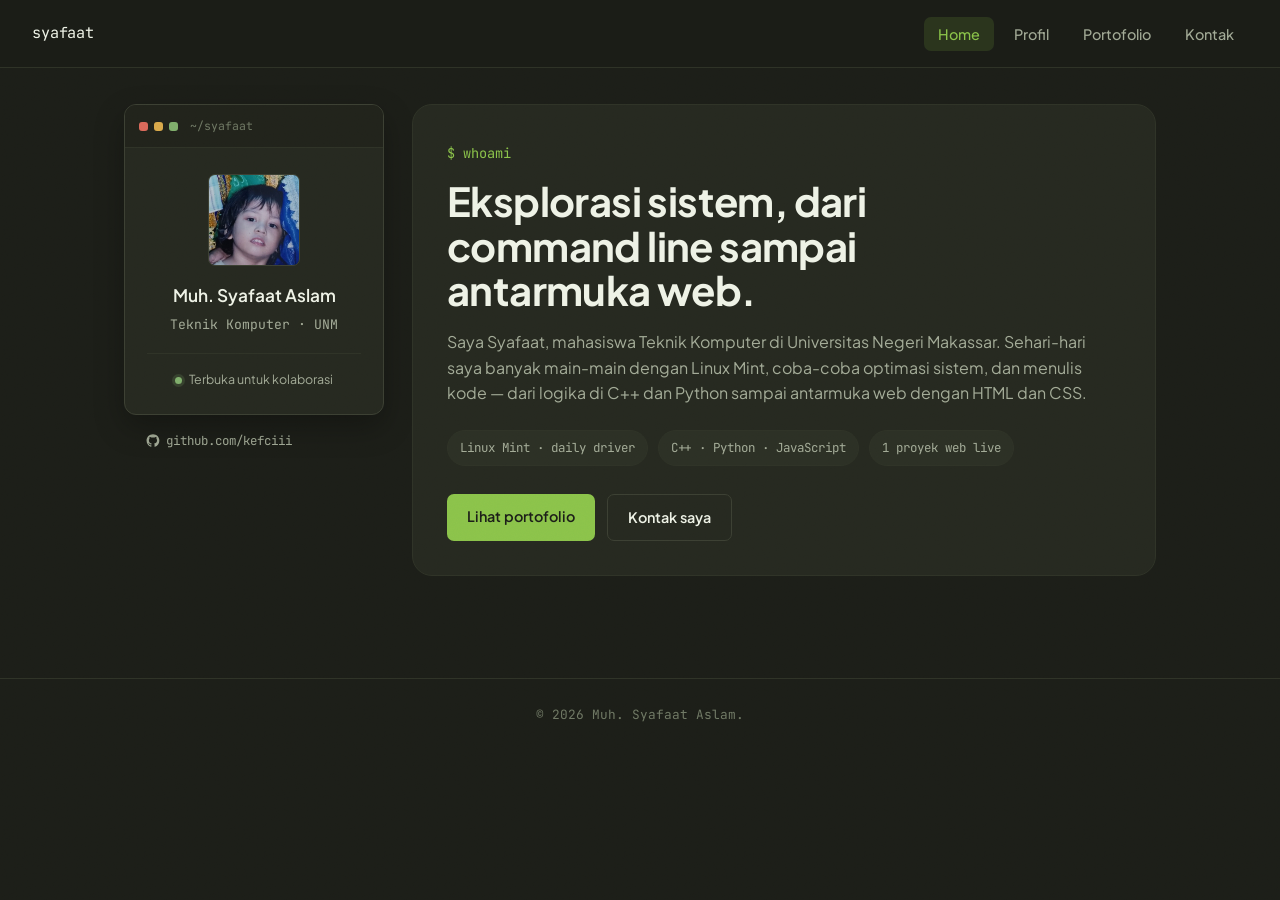
==== index.html @ 99794496 "portofolio" ====
<!DOCTYPE html>
<html lang="id">
<head>
    <meta charset="UTF-8">
    <meta name="viewport" content="width=device-width, initial-scale=1.0">
    <title>Muh. Syafaat Aslam — Teknik Komputer UNM</title>
    <meta name="description" content="Portofolio Muh. Syafaat Aslam, mahasiswa Teknik Komputer Universitas Negeri Makassar. Fokus di Linux, pemrograman, dan pengembangan web.">
    <meta property="og:title" content="Muh. Syafaat Aslam — Portofolio">
    <meta property="og:description" content="Mahasiswa Teknik Komputer UNM. Linux, pemrograman, dan pengembangan web.">
    <meta name="theme-color" content="#16140f">
    <link rel="icon" type="image/svg+xml" href="favicon.svg">
    <link rel="stylesheet" href="style.css" type="text/css">
</head>
<body>

    <a href="#rightcolumn" class="skip-link">Lewati ke konten utama</a>

    <nav id="menu">
        <a href="index.html" class="brand">syafaat<span>
        <ul class="nav-links">
            <li><a href="index.html" class="active">Home</a></li>
            <li><a href="profil.html">Profil</a></li>
            <li><a href="portofolio.html">Portofolio</a></li>
            <li><a href="kontak.html">Kontak</a></li>
        </ul>
    </nav>

    <div id="wrapper">
        <div id="leftcolumn">
            <aside class="profile-card">
                <div class="card-chrome">
                    <span class="dot red"></span>
                    <span class="dot yellow"></span>
                    <span class="dot green"></span>
                    <span class="chrome-label">~/syafaat</span>
                </div>
                <div class="profile-body">
                    <div class="avatar"><img src="foto_profil.jpg" alt="Foto Muh. Syafaat Aslam"></div>
                    <b>Muh. Syafaat Aslam</b>
                    <p class="infotext">Teknik Komputer · UNM</p>
                    <div class="status-row">
                        <span class="status-dot"></span>
                        <span>Terbuka untuk kolaborasi</span>
                    </div>
                </div>
            </aside>
            <a href="https://github.com/kefciii" target="_blank" class="sidebar-link" style="margin-left: 22px;">
                <svg viewBox="0 0 24 24" fill="currentColor" aria-hidden="true"><path d="M12 .5C5.73.5.98 5.24.98 11.52c0 4.84 3.14 8.94 7.49 10.39.55.1.75-.24.75-.53 0-.26-.01-1.13-.02-2.05-3.05.66-3.7-1.3-3.7-1.3-.5-1.27-1.22-1.6-1.22-1.6-.99-.68.08-.67.08-.67 1.1.08 1.68 1.13 1.68 1.13.98 1.67 2.56 1.19 3.19.91.1-.71.38-1.19.7-1.46-2.44-.28-5-1.22-5-5.43 0-1.2.43-2.18 1.13-2.94-.11-.28-.49-1.4.11-2.92 0 0 .92-.3 3.02 1.12a10.5 10.5 0 0 1 5.5 0c2.1-1.42 3.02-1.12 3.02-1.12.6 1.52.22 2.64.11 2.92.7.76 1.13 1.74 1.13 2.94 0 4.22-2.57 5.15-5.02 5.42.39.34.74 1 .74 2.03 0 1.47-.01 2.65-.01 3.01 0 .29.2.64.76.53 4.34-1.45 7.48-5.55 7.48-10.39C23.02 5.24 18.27.5 12 .5Z"/></svg>
                github.com/kefciii
            </a>
        </div>

        <main id="rightcolumn" tabindex="-1">
            <div class="content-section">
                <span class="eyebrow">$ whoami</span>
                <h1 class="headlines">Eksplorasi sistem, dari command line sampai antarmuka web.</h1>
                <p class="sublines">
                    Saya Syafaat, mahasiswa Teknik Komputer di Universitas Negeri Makassar. Sehari-hari saya banyak main-main dengan Linux Mint, coba-coba optimasi sistem, dan menulis kode — dari logika di C++ dan Python sampai antarmuka web dengan HTML dan CSS.
                </p>
                <div class="stat-row">
                    <span class="stat-chip">Linux Mint · daily driver</span>
                    <span class="stat-chip">C++ · Python · JavaScript</span>
                    <span class="stat-chip">1 proyek web live</span>
                </div>
                <div class="hero-actions">
                    <a href="portofolio.html" class="btn btn-primary">Lihat portofolio</a>
                    <a href="kontak.html" class="btn btn-ghost">Kontak saya</a>
                </div>
            </div>
        </main>
    </div>

    <div class="footer">
        © 2026 Muh. Syafaat Aslam.
    </div>

</body>
</html>
---- style.css ----
@import url('https://fonts.googleapis.com/css2?family=Plus+Jakarta+Sans:wght@400;500;600;700&family=JetBrains+Mono:wght@400;500;600&display=swap');

:root {
    --bg: #1c1e18;
    --bg-soft: #21231b;
    --card: #262920;
    --card-alt: #2c3025;
    --border: #3c4033;
    --border-soft: #2f3327;
    --text-main: #eef2e6;
    --text-muted: #a3ab97;
    --text-faint: #6f7864;
    --accent: #8bc34a;
    --accent-dim: #6ea23a;
    --accent-soft: rgba(139, 195, 74, 0.14);
    --accent-shadow: rgba(139, 195, 74, 0.24);
    --sans: 'Plus Jakarta Sans', sans-serif;
    --mono: 'JetBrains Mono', ui-monospace, monospace;
    --radius-lg: 20px;
    --radius-md: 12px;
    --radius-sm: 7px;
}

* {
    margin: 0;
    padding: 0;
    box-sizing: border-box;
}

html {
    scroll-behavior: smooth;
}

body {
    background-color: var(--bg);
    color: var(--text-main);
    font-family: var(--sans);
    line-height: 1.6;
    overflow-x: hidden;
    position: relative;
}

/* subtle grain overlay to break flat digital surfaces */
body::before {
    content: "";
    position: fixed;
    inset: 0;
    z-index: 3;
    pointer-events: none;
    opacity: 0.05;
    mix-blend-mode: overlay;
    background-image: url("data:image/svg+xml,%3Csvg xmlns='http://www.w3.org/2000/svg' width='120' height='120'%3E%3Cfilter id='n'%3E%3CfeTurbulence type='fractalNoise' baseFrequency='0.9' numOctaves='2' stitchTiles='stitch'/%3E%3C/filter%3E%3Crect width='100%25' height='100%25' filter='url(%23n)'/%3E%3C/svg%3E");
}

@keyframes fadeInUp {
    from { opacity: 0; transform: translateY(16px); }
    to { opacity: 1; transform: translateY(0); }
}

.content-section, .profile-card {
    animation: fadeInUp 0.5s ease-out both;
}

/* accessibility: skip link */
.skip-link {
    position: absolute;
    left: 12px;
    top: -60px;
    background: var(--accent);
    color: #1c1e18;
    font-family: var(--mono);
    font-size: 0.85rem;
    font-weight: 600;
    padding: 10px 16px;
    border-radius: var(--radius-sm);
    z-index: 2000;
    transition: top 0.2s ease;
}

.skip-link:focus {
    top: 12px;
}

:focus-visible {
    outline: 2px solid var(--accent);
    outline-offset: 3px;
    border-radius: 4px;
}

/* ---------- nav ---------- */

#menu {
    display: flex;
    justify-content: space-between;
    align-items: center;
    height: 68px;
    width: 100%;
    background: rgba(28, 30, 24, 0.82);
    backdrop-filter: blur(10px);
    position: fixed;
    top: 0;
    left: 0;
    z-index: 1000;
    border-bottom: 1px solid var(--border-soft);
    padding: 0 32px;
}

.brand {
    font-family: var(--mono);
    font-size: 0.95rem;
    color: var(--text-main);
    text-decoration: none;
    letter-spacing: -0.01em;
}

.brand:hover {
    text-decoration: none;
    color: var(--text-main);
}

.brand span {
    color: var(--accent);
}

#menu ul.nav-links {
    display: flex;
    align-items: center;
    gap: 6px;
    list-style: none;
}

#menu ul.nav-links li {
    list-style: none;
}

#menu ul.nav-links a {
    text-decoration: none;
    color: var(--text-muted);
    font-weight: 500;
    font-size: 0.9rem;
    padding: 8px 14px;
    border-radius: var(--radius-sm);
    transition: color 0.2s ease, background 0.2s ease;
}

#menu ul.nav-links a:hover {
    color: var(--text-main);
    background: var(--card-alt);
}

#menu ul.nav-links a.active {
    color: var(--accent);
    background: var(--accent-soft);
}

/* ---------- layout ---------- */

#wrapper {
    max-width: 1080px;
    margin: 0 auto 40px auto;
    padding: 104px 24px 40px;
    display: flex;
    align-items: flex-start;
    gap: 28px;
}

#leftcolumn {
    width: 260px;
    flex-shrink: 0;
    position: sticky;
    top: 96px;
}

.profile-card {
    background-color: var(--card);
    border: 1px solid var(--border);
    border-radius: var(--radius-md);
    overflow: hidden;
    box-shadow: 0 12px 30px rgba(0, 0, 0, 0.28);
}

.card-chrome {
    display: flex;
    align-items: center;
    gap: 6px;
    padding: 12px 14px;
    border-bottom: 1px solid var(--border-soft);
    background: var(--bg-soft);
}

.dot {
    width: 9px;
    height: 9px;
    border-radius: 3px;
    display: inline-block;
}

.dot.red { background: #d9695a; }
.dot.yellow { background: #d9a94a; }
.dot.green { background: #7fae6b; }

.chrome-label {
    margin-left: 6px;
    font-family: var(--mono);
    font-size: 0.72rem;
    color: var(--text-faint);
}

.profile-body {
    padding: 26px 22px 24px;
    text-align: center;
}

.avatar {
    width: 92px;
    height: 92px;
    border-radius: var(--radius-sm);
    background: linear-gradient(155deg, var(--accent-soft), transparent);
    border: 1px solid var(--border);
    color: var(--accent);
    font-family: var(--mono);
    font-weight: 600;
    font-size: 1.35rem;
    display: flex;
    align-items: center;
    justify-content: center;
    margin: 0 auto 16px;
    overflow: hidden;
}

.avatar img {
    width: 100%;
    height: 100%;
    object-fit: cover;
    object-position: 50% 50%;
    display: block;
}

.profile-body b {
    font-size: 1.08rem;
    color: var(--text-main);
    display: block;
    margin-bottom: 4px;
    font-weight: 600;
}

.infotext {
    font-size: 0.82rem;
    color: var(--text-muted);
    font-family: var(--mono);
}

.status-row {
    display: flex;
    align-items: center;
    justify-content: center;
    gap: 7px;
    margin-top: 18px;
    padding-top: 16px;
    border-top: 1px solid var(--border-soft);
    font-size: 0.78rem;
    color: var(--text-muted);
}

.status-dot {
    width: 7px;
    height: 7px;
    border-radius: 50%;
    background: #7fae6b;
    box-shadow: 0 0 0 3px rgba(127, 174, 107, 0.18);
}

.sidebar-link {
    display: inline-flex;
    align-items: center;
    gap: 6px;
    margin-top: 16px;
    font-family: var(--mono);
    font-size: 0.78rem;
    color: var(--text-muted);
    text-decoration: none;
    transition: color 0.2s ease;
}

.sidebar-link:hover {
    color: var(--accent);
    text-decoration: none;
}

.sidebar-link svg {
    width: 14px;
    height: 14px;
}

#rightcolumn {
    flex: 1;
    min-width: 0;
}

.content-section {
    background-color: var(--card);
    border: 1px solid var(--border-soft);
    border-radius: var(--radius-lg);
    padding: 34px;
    margin-bottom: 22px;
}

/* ---------- hero ---------- */

.eyebrow {
    font-family: var(--mono);
    font-size: 0.85rem;
    color: var(--accent);
    margin-bottom: 14px;
    display: inline-block;
}

.headlines {
    font-size: clamp(1.7rem, 3.6vw, 2.5rem);
    line-height: 1.12;
    letter-spacing: -0.015em;
    margin-bottom: 16px;
    color: var(--text-main);
    text-wrap: balance;
    font-weight: 700;
    max-width: 22ch;
}

.sublines {
    color: var(--text-muted);
    font-size: 1rem;
    max-width: 58ch;
}

.stat-row {
    display: flex;
    flex-wrap: wrap;
    gap: 10px;
    margin-top: 24px;
}

.stat-chip {
    font-family: var(--mono);
    font-size: 0.78rem;
    color: var(--text-muted);
    background: var(--card-alt);
    border: 1px solid var(--border-soft);
    padding: 7px 12px;
    border-radius: 999px;
}

.hero-actions {
    display: flex;
    gap: 12px;
    margin-top: 28px;
    flex-wrap: wrap;
}

.btn {
    font-family: var(--sans);
    font-weight: 600;
    font-size: 0.9rem;
    padding: 11px 20px;
    border-radius: var(--radius-sm);
    text-decoration: none;
    display: inline-block;
    transition: transform 0.15s ease, background 0.2s ease, border-color 0.2s ease;
}

.btn-primary {
    background: var(--accent);
    color: #1c1e18;
}

.btn-primary:hover {
    background: #a3d968;
    transform: translateY(-1px);
}

.btn-primary:active {
    transform: translateY(0) scale(0.98);
}

.btn-ghost {
    border: 1px solid var(--border);
    color: var(--text-main);
}

.btn-ghost:hover {
    border-color: var(--accent);
    color: var(--accent);
}

/* ---------- text sections ---------- */

h2 {
    color: var(--text-main);
    font-weight: 600;
    font-size: 1.3rem;
    margin-bottom: 4px;
}

.section-kicker {
    font-family: var(--mono);
    font-size: 0.75rem;
    color: var(--text-faint);
    text-transform: lowercase;
    margin-bottom: 6px;
    display: block;
}

p { color: var(--text-muted); font-size: 1rem; }

.transparent-box {
    background: var(--bg-soft);
    border: 1px solid var(--border-soft);
    padding: 22px;
    border-radius: var(--radius-md);
    margin-top: 16px;
}

/* ---------- skills list (asymmetric, replaces 3-equal-card grid) ---------- */

.skill-list {
    margin-top: 20px;
    display: flex;
    flex-direction: column;
}

.skill-row {
    display: grid;
    grid-template-columns: 56px 1fr;
    gap: 18px;
    padding: 20px 0;
    border-top: 1px solid var(--border-soft);
    transition: padding-left 0.2s ease;
}

.skill-row:first-child { border-top: none; }

.skill-row:hover { padding-left: 6px; }

.skill-num {
    font-family: var(--mono);
    color: var(--border);
    font-size: 1.3rem;
    font-weight: 600;
    transition: color 0.2s ease;
}

.skill-row:hover .skill-num { color: var(--accent); }

.skill-row h3 {
    font-size: 1.02rem;
    color: var(--text-main);
    font-weight: 600;
    margin-bottom: 6px;
}

.skill-row p {
    font-size: 0.92rem;
    max-width: 54ch;
}

.skill-tags {
    margin-top: 10px;
    font-family: var(--mono);
    font-size: 0.72rem;
    color: var(--accent-dim);
}

/* ---------- project / browser-window mockup ---------- */

.project-window {
    border: 1px solid var(--border);
    border-radius: var(--radius-md);
    overflow: hidden;
    margin-top: 16px;
    transition: transform 0.25s ease, box-shadow 0.25s ease, border-color 0.25s ease;
}

.project-window:hover {
    transform: translateY(-4px);
    border-color: var(--accent-dim);
    box-shadow: 0 16px 34px var(--accent-shadow);
}

.window-bar {
    display: flex;
    align-items: center;
    gap: 8px;
    padding: 10px 14px;
    background: var(--bg-soft);
    border-bottom: 1px solid var(--border-soft);
}

.url-pill {
    margin-left: 10px;
    flex: 1;
    min-width: 0;
    font-family: var(--mono);
    font-size: 0.72rem;
    color: var(--text-faint);
    background: var(--card);
    border: 1px solid var(--border-soft);
    border-radius: 999px;
    padding: 4px 12px;
    overflow: hidden;
    text-overflow: ellipsis;
    white-space: nowrap;
}

.window-preview {
    height: 150px;
    background:
        radial-gradient(circle at 15% 20%, var(--accent-shadow), transparent 45%),
        radial-gradient(circle at 85% 80%, rgba(226,166,64,0.1), transparent 50%),
        repeating-linear-gradient(135deg, var(--card-alt) 0 2px, var(--bg-soft) 2px 26px);
}

.window-body {
    padding: 24px;
    background: var(--card);
}

.window-body h3 {
    font-size: 1.15rem;
    color: var(--text-main);
    margin-bottom: 8px;
}

.tech-line {
    font-family: var(--mono);
    font-size: 0.75rem;
    color: var(--accent-dim);
    margin: 12px 0 4px;
    display: block;
}

.window-link {
    display: inline-flex;
    align-items: center;
    gap: 6px;
    margin-top: 14px;
    font-weight: 600;
    font-size: 0.9rem;
}

.more-note {
    margin-top: 18px;
    padding: 16px 20px;
    border: 1px dashed var(--border);
    border-radius: var(--radius-md);
    font-family: var(--mono);
    font-size: 0.8rem;
    color: var(--text-faint);
}

/* ---------- contact card ---------- */

.contact-card {
    display: flex;
    align-items: center;
    gap: 16px;
    margin-top: 18px;
    padding: 20px;
    background: var(--bg-soft);
    border: 1px solid var(--border-soft);
    border-radius: var(--radius-md);
    text-decoration: none;
    transition: border-color 0.2s ease, transform 0.2s ease;
}

.contact-card:hover {
    border-color: var(--accent-dim);
    transform: translateY(-2px);
    text-decoration: none;
}

.contact-icon {
    width: 42px;
    height: 42px;
    border-radius: var(--radius-sm);
    background: var(--card-alt);
    display: flex;
    align-items: center;
    justify-content: center;
    flex-shrink: 0;
    color: var(--accent);
}

.contact-icon svg { width: 20px; height: 20px; }

.contact-meta span {
    display: block;
}

.contact-label {
    font-size: 0.75rem;
    color: var(--text-faint);
    font-family: var(--mono);
}

.contact-value {
    color: var(--text-main);
    font-weight: 600;
    margin-top: 2px;
}

a {
    color: var(--accent);
    text-decoration: none;
    transition: color 0.2s ease;
}

a:hover {
    color: #a3d968;
    text-decoration: underline;
}

.footer {
    text-align: center;
    padding: 26px;
    color: var(--text-faint);
    font-size: 0.8rem;
    font-family: var(--mono);
    border-top: 1px solid var(--border-soft);
    margin-top: 10px;
}

/* ---------- responsive ---------- */

@media (max-width: 820px) {
    #wrapper {
        flex-direction: column;
        align-items: stretch;
        padding-top: 92px;
    }

    #leftcolumn {
        position: static;
        width: 100%;
    }

    .profile-body {
        text-align: left;
        display: grid;
        grid-template-columns: auto 1fr;
        column-gap: 16px;
        row-gap: 2px;
        grid-template-areas:
            "avatar name"
            "avatar sub"
            "status status";
    }
    .avatar { margin: 0; grid-area: avatar; align-self: start; }
    .profile-body b { grid-area: name; }
    .infotext { grid-area: sub; }
    .status-row {
        grid-area: status;
        justify-content: flex-start;
        margin-top: 14px;
    }
    .sidebar-link { justify-content: flex-start; }

    #menu { padding: 0 18px; }
    #menu ul.nav-links { gap: 2px; }
    #menu ul.nav-links a { padding: 8px 10px; font-size: 0.84rem; }

    .content-section { padding: 24px; }
}

@media (prefers-reduced-motion: reduce) {
    html { scroll-behavior: auto; }
    *, *::before, *::after {
        animation-duration: 0.001ms !important;
        transition-duration: 0.001ms !important;
    }
}
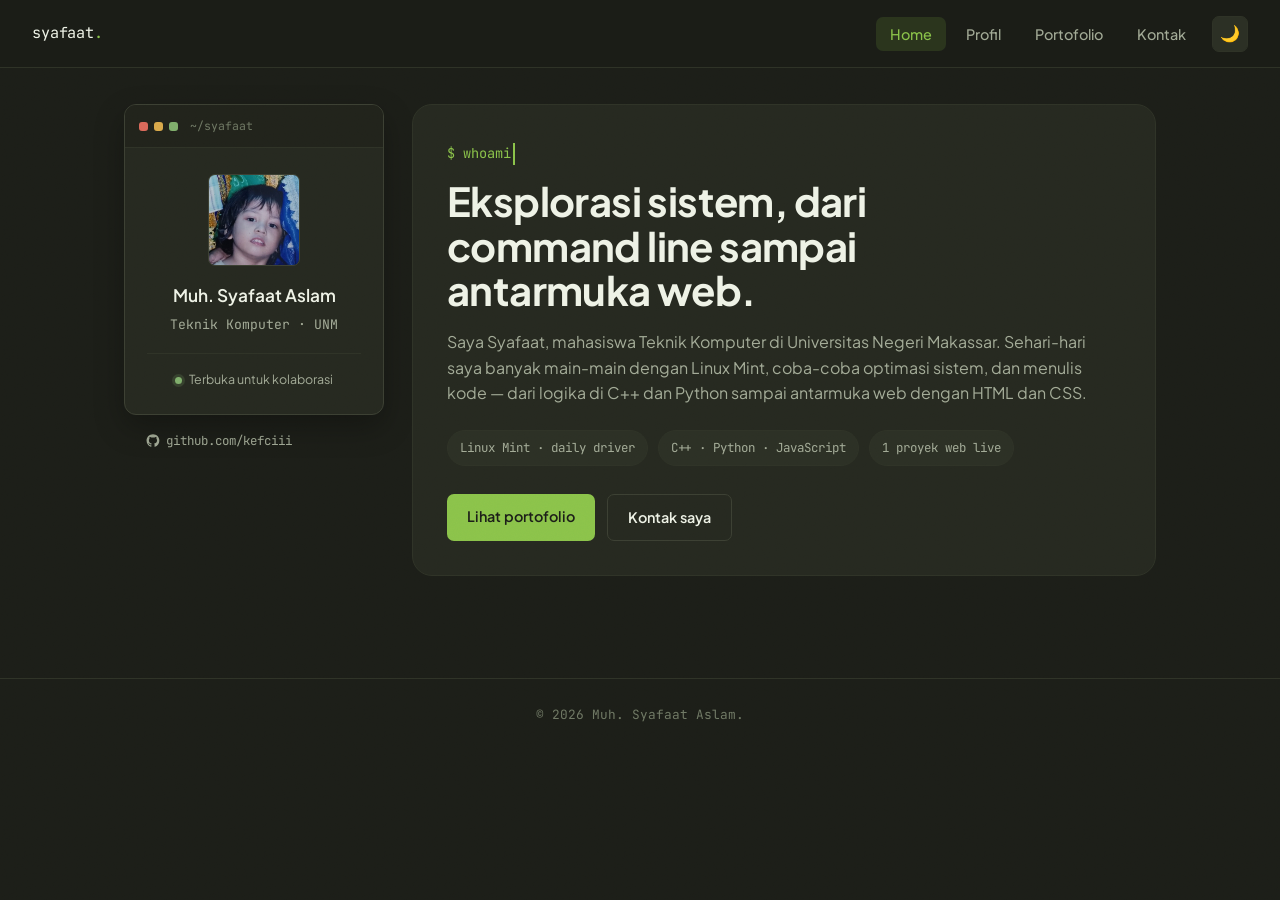
==== commit 6027db2a: "Menambahkan dark mode" ====
--- a/index.html
+++ b/index.html
@@ -8,7 +8,6 @@
     <meta property="og:title" content="Muh. Syafaat Aslam — Portofolio">
     <meta property="og:description" content="Mahasiswa Teknik Komputer UNM. Linux, pemrograman, dan pengembangan web.">
     <meta name="theme-color" content="#16140f">
-    <link rel="icon" type="image/svg+xml" href="favicon.svg">
     <link rel="stylesheet" href="style.css" type="text/css">
 </head>
 <body>
@@ -16,13 +15,16 @@
     <a href="#rightcolumn" class="skip-link">Lewati ke konten utama</a>
 
     <nav id="menu">
-        <a href="index.html" class="brand">syafaat<span>
+        <a href="index.html" class="brand">syafaat<span>.</span></a>
+        <div class="nav-right">
         <ul class="nav-links">
-            <li><a href="index.html" class="active">Home</a></li>
+            <li><a href="index.html">Home</a></li>
             <li><a href="profil.html">Profil</a></li>
             <li><a href="portofolio.html">Portofolio</a></li>
             <li><a href="kontak.html">Kontak</a></li>
         </ul>
+        <button id="theme-toggle" class="theme-toggle-btn" type="button" aria-label="Ganti tema">🌙</button>
+        </div>
     </nav>
 
     <div id="wrapper">
@@ -44,7 +46,7 @@
                     </div>
                 </div>
             </aside>
-            <a href="https://github.com/kefciii" target="_blank" class="sidebar-link" style="margin-left: 22px;">
+            <a href="https://github.com/kefciii" target="_blank" rel="noopener noreferrer" class="sidebar-link" style="margin-left: 22px;">
                 <svg viewBox="0 0 24 24" fill="currentColor" aria-hidden="true"><path d="M12 .5C5.73.5.98 5.24.98 11.52c0 4.84 3.14 8.94 7.49 10.39.55.1.75-.24.75-.53 0-.26-.01-1.13-.02-2.05-3.05.66-3.7-1.3-3.7-1.3-.5-1.27-1.22-1.6-1.22-1.6-.99-.68.08-.67.08-.67 1.1.08 1.68 1.13 1.68 1.13.98 1.67 2.56 1.19 3.19.91.1-.71.38-1.19.7-1.46-2.44-.28-5-1.22-5-5.43 0-1.2.43-2.18 1.13-2.94-.11-.28-.49-1.4.11-2.92 0 0 .92-.3 3.02 1.12a10.5 10.5 0 0 1 5.5 0c2.1-1.42 3.02-1.12 3.02-1.12.6 1.52.22 2.64.11 2.92.7.76 1.13 1.74 1.13 2.94 0 4.22-2.57 5.15-5.02 5.42.39.34.74 1 .74 2.03 0 1.47-.01 2.65-.01 3.01 0 .29.2.64.76.53 4.34-1.45 7.48-5.55 7.48-10.39C23.02 5.24 18.27.5 12 .5Z"/></svg>
                 github.com/kefciii
             </a>
@@ -52,7 +54,7 @@
 
         <main id="rightcolumn" tabindex="-1">
             <div class="content-section">
-                <span class="eyebrow">$ whoami</span>
+                <span class="eyebrow" data-typing>$ whoami</span>
                 <h1 class="headlines">Eksplorasi sistem, dari command line sampai antarmuka web.</h1>
                 <p class="sublines">
                     Saya Syafaat, mahasiswa Teknik Komputer di Universitas Negeri Makassar. Sehari-hari saya banyak main-main dengan Linux Mint, coba-coba optimasi sistem, dan menulis kode — dari logika di C++ dan Python sampai antarmuka web dengan HTML dan CSS.
@@ -74,5 +76,6 @@
         © 2026 Muh. Syafaat Aslam.
     </div>
 
+    <script src="script.js" defer></script>
 </body>
-</html>
+</html>
--- a/style.css
+++ b/style.css
@@ -19,6 +19,26 @@
     --radius-lg: 20px;
     --radius-md: 12px;
     --radius-sm: 7px;
+
+    color-scheme: dark;
+    transition: background-color 0.25s ease, color 0.25s ease, border-color 0.25s ease;
+}
+
+:root[data-theme="light"] {
+    color-scheme: light;
+    --bg: #f5f6f1;
+    --bg-soft: #eceee6;
+    --card: #ffffff;
+    --card-alt: #eef0e8;
+    --border: #d8dccd;
+    --border-soft: #e4e7dc;
+    --text-main: #1c1e18;
+    --text-muted: #52584a;
+    --text-faint: #838c74;
+    --accent: #5c9a2c;
+    --accent-dim: #4a7d23;
+    --accent-soft: rgba(92, 154, 44, 0.12);
+    --accent-shadow: rgba(92, 154, 44, 0.18);
 }
 
 * {
@@ -40,7 +60,6 @@
     position: relative;
 }
 
-/* subtle grain overlay to break flat digital surfaces */
 body::before {
     content: "";
     position: fixed;
@@ -61,7 +80,6 @@
     animation: fadeInUp 0.5s ease-out both;
 }
 
-/* accessibility: skip link */
 .skip-link {
     position: absolute;
     left: 12px;
@@ -86,8 +104,6 @@
     outline-offset: 3px;
     border-radius: 4px;
 }
-
-/* ---------- nav ---------- */
 
 #menu {
     display: flex;
@@ -153,7 +169,32 @@
     background: var(--accent-soft);
 }
 
-/* ---------- layout ---------- */
+.nav-right {
+    display: flex;
+    align-items: center;
+    gap: 12px;
+}
+
+.theme-toggle-btn {
+    width: 36px;
+    height: 36px;
+    display: flex;
+    align-items: center;
+    justify-content: center;
+    background: var(--card-alt);
+    border: 1px solid var(--border-soft);
+    border-radius: var(--radius-sm);
+    cursor: pointer;
+    font-size: 1rem;
+    line-height: 1;
+    color: var(--text-main);
+    transition: border-color 0.2s ease, transform 0.15s ease;
+}
+
+.theme-toggle-btn:hover {
+    border-color: var(--accent-dim);
+    transform: translateY(-1px);
+}
 
 #wrapper {
     max-width: 1080px;
@@ -305,8 +346,6 @@
     margin-bottom: 22px;
 }
 
-/* ---------- hero ---------- */
-
 .eyebrow {
     font-family: var(--mono);
     font-size: 0.85rem;
@@ -391,8 +430,6 @@
     color: var(--accent);
 }
 
-/* ---------- text sections ---------- */
-
 h2 {
     color: var(--text-main);
     font-weight: 600;
@@ -418,8 +455,6 @@
     border-radius: var(--radius-md);
     margin-top: 16px;
 }
-
-/* ---------- skills list (asymmetric, replaces 3-equal-card grid) ---------- */
 
 .skill-list {
     margin-top: 20px;
@@ -468,8 +503,6 @@
     font-size: 0.72rem;
     color: var(--accent-dim);
 }
-
-/* ---------- project / browser-window mockup ---------- */
 
 .project-window {
     border: 1px solid var(--border);
@@ -556,8 +589,6 @@
     color: var(--text-faint);
 }
 
-/* ---------- contact card ---------- */
-
 .contact-card {
     display: flex;
     align-items: center;
@@ -627,8 +658,6 @@
     border-top: 1px solid var(--border-soft);
     margin-top: 10px;
 }
-
-/* ---------- responsive ---------- */
 
 @media (max-width: 820px) {
     #wrapper {
@@ -670,6 +699,17 @@
     .content-section { padding: 24px; }
 }
 
+.reveal-init {
+    opacity: 0;
+    transform: translateY(24px);
+    transition: opacity 0.6s ease, transform 0.6s ease;
+}
+
+.reveal-visible {
+    opacity: 1;
+    transform: translateY(0);
+}
+
 @media (prefers-reduced-motion: reduce) {
     html { scroll-behavior: auto; }
     *, *::before, *::after {
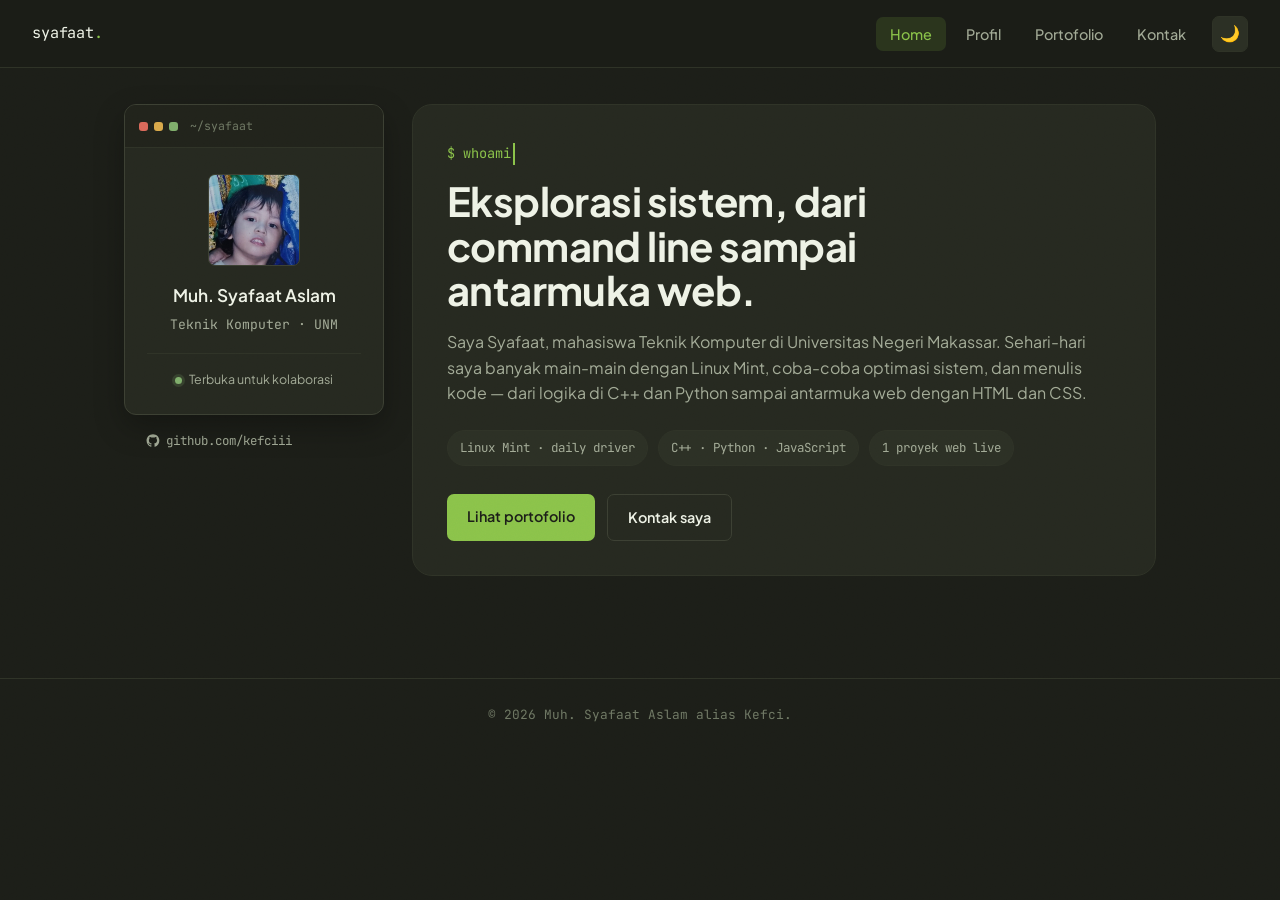
==== commit 717a7a03: "ubah footer" ====
--- a/index.html
+++ b/index.html
@@ -73,8 +73,9 @@
     </div>
 
     <div class="footer">
-        © 2026 Muh. Syafaat Aslam.
+    © 2026 Muh. Syafaat Aslam alias Kefci.
     </div>
+
 
     <script src="script.js" defer></script>
 </body>
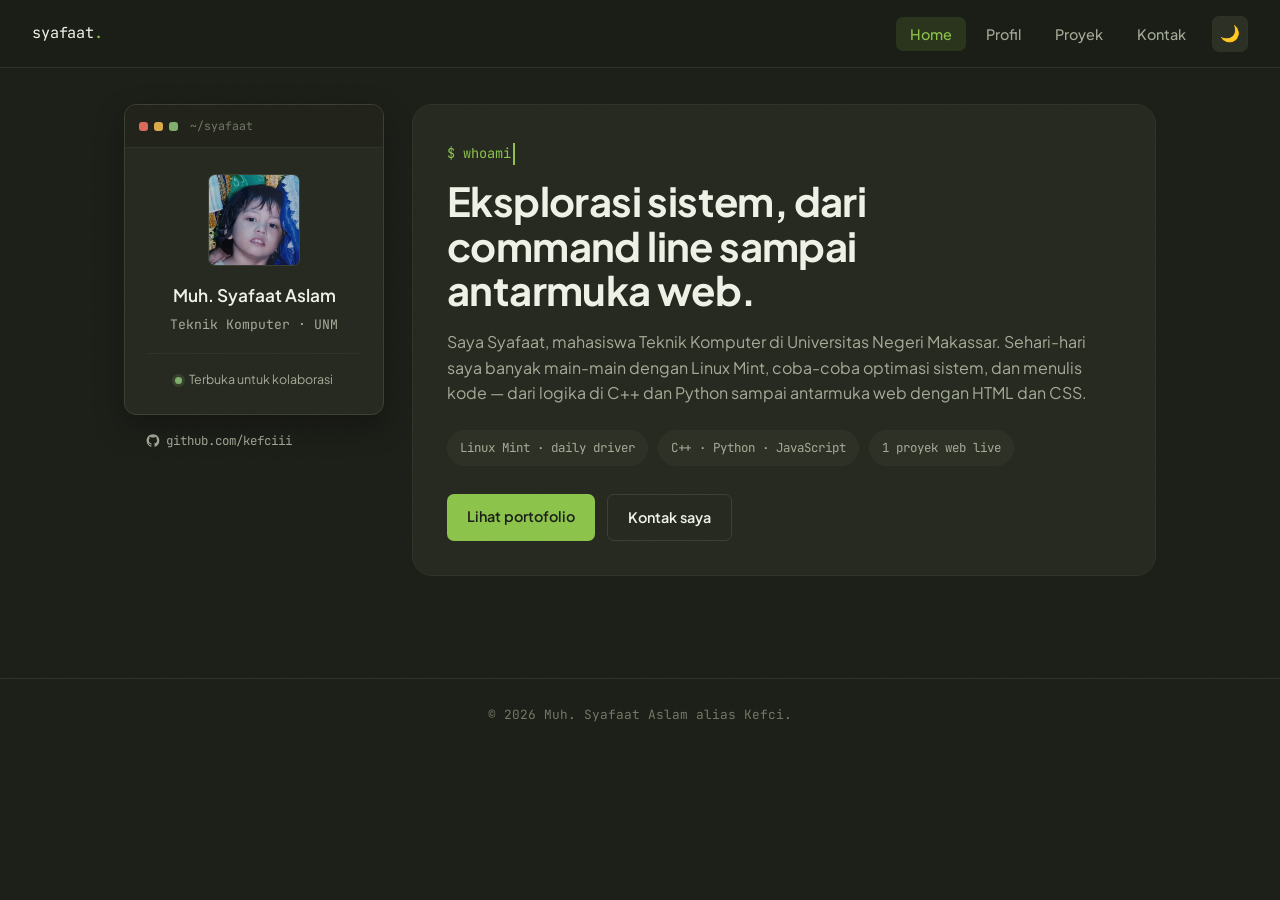
==== commit c02de4b2: "revisi portofolio" ====
--- a/index.html
+++ b/index.html
@@ -20,7 +20,7 @@
         <ul class="nav-links">
             <li><a href="index.html">Home</a></li>
             <li><a href="profil.html">Profil</a></li>
-            <li><a href="portofolio.html">Portofolio</a></li>
+            <li><a href="proyek.html">Proyek</a></li>
             <li><a href="kontak.html">Kontak</a></li>
         </ul>
         <button id="theme-toggle" class="theme-toggle-btn" type="button" aria-label="Ganti tema">🌙</button>
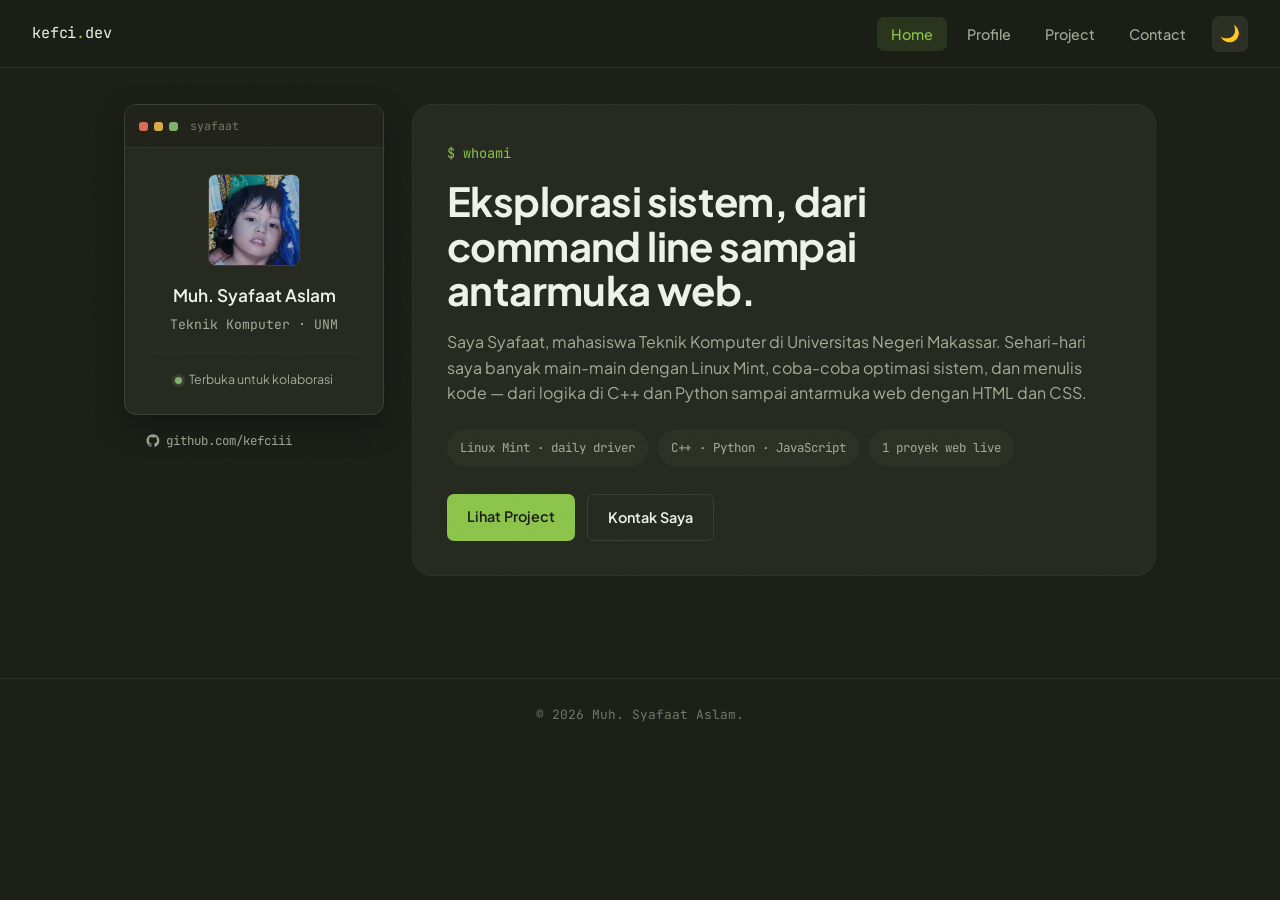
==== commit 09ade938: "portofolio" ====
--- a/index.html
+++ b/index.html
@@ -15,13 +15,13 @@
     <a href="#rightcolumn" class="skip-link">Lewati ke konten utama</a>
 
     <nav id="menu">
-        <a href="index.html" class="brand">syafaat<span>.</span></a>
+        <a href="index.html" class="brand">kefci<span>.</span>dev</a>
         <div class="nav-right">
         <ul class="nav-links">
             <li><a href="index.html">Home</a></li>
-            <li><a href="profil.html">Profil</a></li>
-            <li><a href="proyek.html">Proyek</a></li>
-            <li><a href="kontak.html">Kontak</a></li>
+            <li><a href="profile.html">Profile</a></li>
+            <li><a href="project.html">Project</a></li>
+            <li><a href="contact.html">Contact</a></li>
         </ul>
         <button id="theme-toggle" class="theme-toggle-btn" type="button" aria-label="Ganti tema">🌙</button>
         </div>
@@ -34,7 +34,7 @@
                     <span class="dot red"></span>
                     <span class="dot yellow"></span>
                     <span class="dot green"></span>
-                    <span class="chrome-label">~/syafaat</span>
+                    <span class="chrome-label">syafaat</span>
                 </div>
                 <div class="profile-body">
                     <div class="avatar"><img src="foto_profil.jpg" alt="Foto Muh. Syafaat Aslam"></div>
@@ -65,15 +65,15 @@
                     <span class="stat-chip">1 proyek web live</span>
                 </div>
                 <div class="hero-actions">
-                    <a href="portofolio.html" class="btn btn-primary">Lihat portofolio</a>
-                    <a href="kontak.html" class="btn btn-ghost">Kontak saya</a>
+                    <a href="project.html" class="btn btn-primary">Lihat Project</a>
+                    <a href="contact.html" class="btn btn-ghost">Kontak Saya</a>
                 </div>
             </div>
         </main>
     </div>
 
     <div class="footer">
-    © 2026 Muh. Syafaat Aslam alias Kefci.
+    © 2026 Muh. Syafaat Aslam.
     </div>
 
 
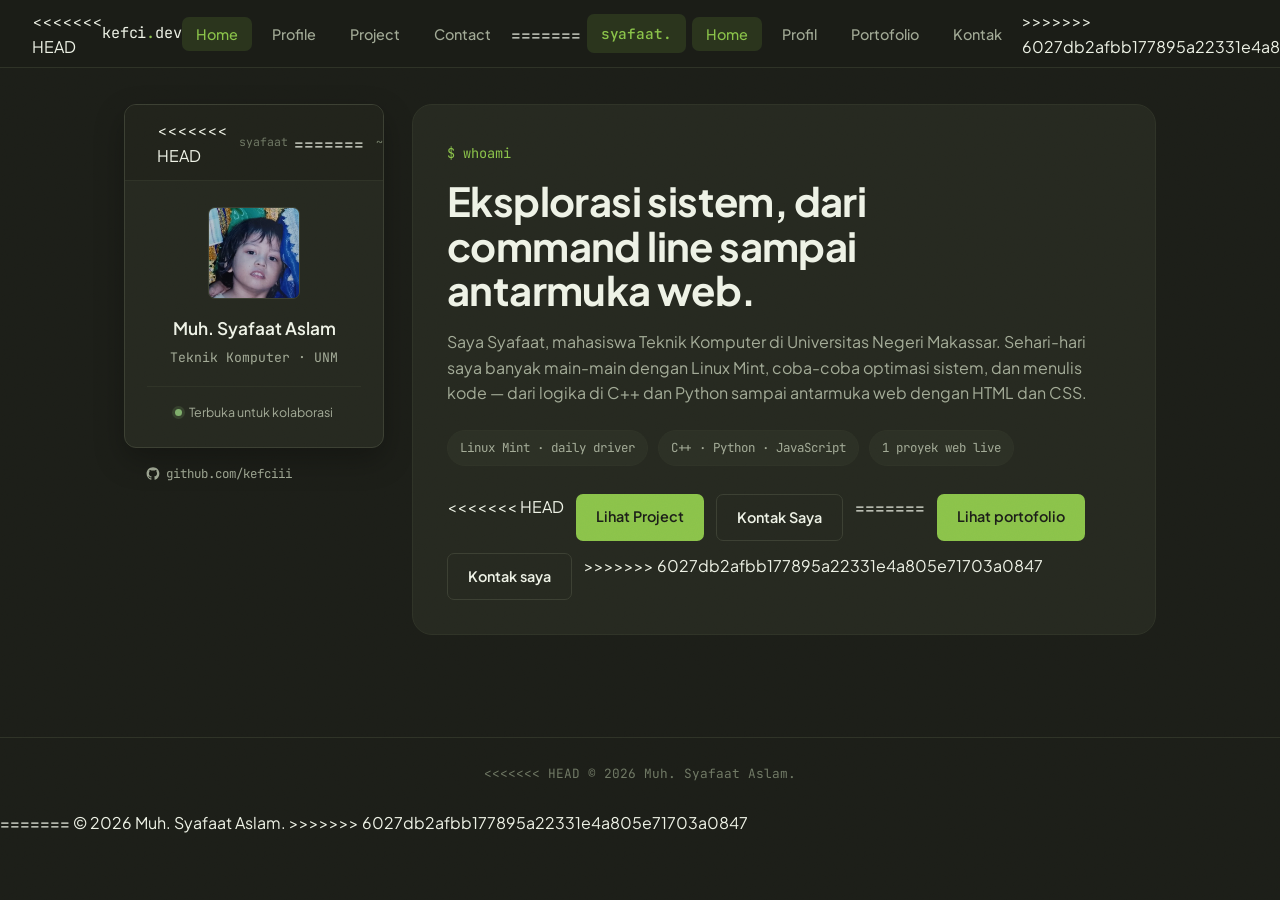
==== commit cf04bf53: "Update Portofolio" ====
--- a/index.html
+++ b/index.html
@@ -15,6 +15,7 @@
     <a href="#rightcolumn" class="skip-link">Lewati ke konten utama</a>
 
     <nav id="menu">
+<<<<<<< HEAD
         <a href="index.html" class="brand">kefci<span>.</span>dev</a>
         <div class="nav-right">
         <ul class="nav-links">
@@ -22,6 +23,15 @@
             <li><a href="profile.html">Profile</a></li>
             <li><a href="project.html">Project</a></li>
             <li><a href="contact.html">Contact</a></li>
+=======
+        <a href="index.html" class="brand">syafaat<span>.</span></a>
+        <div class="nav-right">
+        <ul class="nav-links">
+            <li><a href="index.html">Home</a></li>
+            <li><a href="profil.html">Profil</a></li>
+            <li><a href="portofolio.html">Portofolio</a></li>
+            <li><a href="kontak.html">Kontak</a></li>
+>>>>>>> 6027db2afbb177895a22331e4a805e71703a0847
         </ul>
         <button id="theme-toggle" class="theme-toggle-btn" type="button" aria-label="Ganti tema">🌙</button>
         </div>
@@ -34,7 +44,11 @@
                     <span class="dot red"></span>
                     <span class="dot yellow"></span>
                     <span class="dot green"></span>
+<<<<<<< HEAD
                     <span class="chrome-label">syafaat</span>
+=======
+                    <span class="chrome-label">~/syafaat</span>
+>>>>>>> 6027db2afbb177895a22331e4a805e71703a0847
                 </div>
                 <div class="profile-body">
                     <div class="avatar"><img src="foto_profil.jpg" alt="Foto Muh. Syafaat Aslam"></div>
@@ -65,18 +79,29 @@
                     <span class="stat-chip">1 proyek web live</span>
                 </div>
                 <div class="hero-actions">
+<<<<<<< HEAD
                     <a href="project.html" class="btn btn-primary">Lihat Project</a>
                     <a href="contact.html" class="btn btn-ghost">Kontak Saya</a>
+=======
+                    <a href="portofolio.html" class="btn btn-primary">Lihat portofolio</a>
+                    <a href="kontak.html" class="btn btn-ghost">Kontak saya</a>
+>>>>>>> 6027db2afbb177895a22331e4a805e71703a0847
                 </div>
             </div>
         </main>
     </div>
 
     <div class="footer">
+<<<<<<< HEAD
     © 2026 Muh. Syafaat Aslam.
     </div>
 
 
+=======
+        © 2026 Muh. Syafaat Aslam.
+    </div>
+
+>>>>>>> 6027db2afbb177895a22331e4a805e71703a0847
     <script src="script.js" defer></script>
 </body>
 </html>
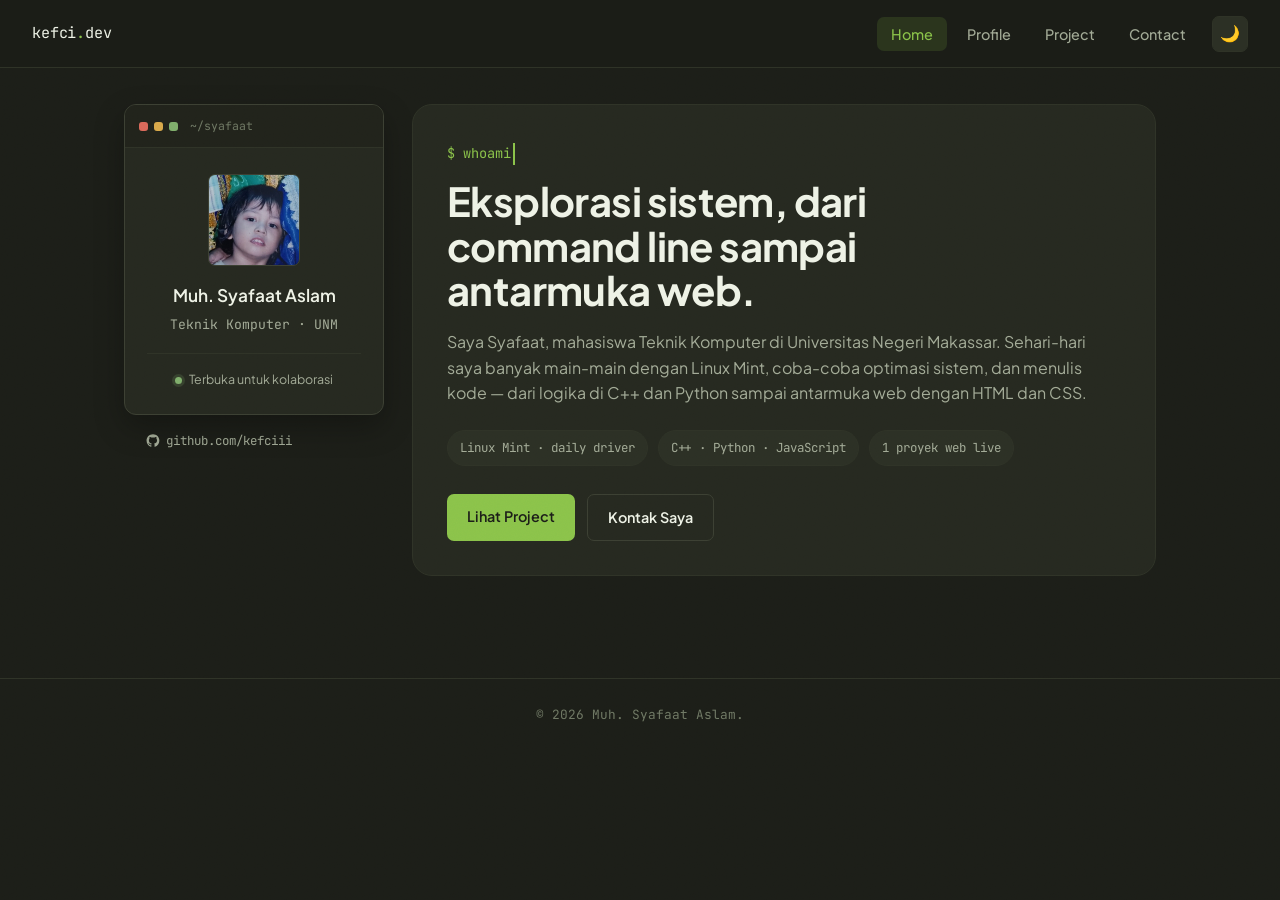
==== commit a592887a: "Portofolio" ====
--- a/index.html
+++ b/index.html
@@ -15,7 +15,6 @@
     <a href="#rightcolumn" class="skip-link">Lewati ke konten utama</a>
 
     <nav id="menu">
-<<<<<<< HEAD
         <a href="index.html" class="brand">kefci<span>.</span>dev</a>
         <div class="nav-right">
         <ul class="nav-links">
@@ -23,15 +22,6 @@
             <li><a href="profile.html">Profile</a></li>
             <li><a href="project.html">Project</a></li>
             <li><a href="contact.html">Contact</a></li>
-=======
-        <a href="index.html" class="brand">syafaat<span>.</span></a>
-        <div class="nav-right">
-        <ul class="nav-links">
-            <li><a href="index.html">Home</a></li>
-            <li><a href="profil.html">Profil</a></li>
-            <li><a href="portofolio.html">Portofolio</a></li>
-            <li><a href="kontak.html">Kontak</a></li>
->>>>>>> 6027db2afbb177895a22331e4a805e71703a0847
         </ul>
         <button id="theme-toggle" class="theme-toggle-btn" type="button" aria-label="Ganti tema">🌙</button>
         </div>
@@ -44,11 +34,7 @@
                     <span class="dot red"></span>
                     <span class="dot yellow"></span>
                     <span class="dot green"></span>
-<<<<<<< HEAD
-                    <span class="chrome-label">syafaat</span>
-=======
                     <span class="chrome-label">~/syafaat</span>
->>>>>>> 6027db2afbb177895a22331e4a805e71703a0847
                 </div>
                 <div class="profile-body">
                     <div class="avatar"><img src="foto_profil.jpg" alt="Foto Muh. Syafaat Aslam"></div>
@@ -79,29 +65,17 @@
                     <span class="stat-chip">1 proyek web live</span>
                 </div>
                 <div class="hero-actions">
-<<<<<<< HEAD
                     <a href="project.html" class="btn btn-primary">Lihat Project</a>
                     <a href="contact.html" class="btn btn-ghost">Kontak Saya</a>
-=======
-                    <a href="portofolio.html" class="btn btn-primary">Lihat portofolio</a>
-                    <a href="kontak.html" class="btn btn-ghost">Kontak saya</a>
->>>>>>> 6027db2afbb177895a22331e4a805e71703a0847
                 </div>
             </div>
         </main>
     </div>
 
     <div class="footer">
-<<<<<<< HEAD
-    © 2026 Muh. Syafaat Aslam.
-    </div>
-
-
-=======
         © 2026 Muh. Syafaat Aslam.
     </div>
 
->>>>>>> 6027db2afbb177895a22331e4a805e71703a0847
     <script src="script.js" defer></script>
 </body>
 </html>
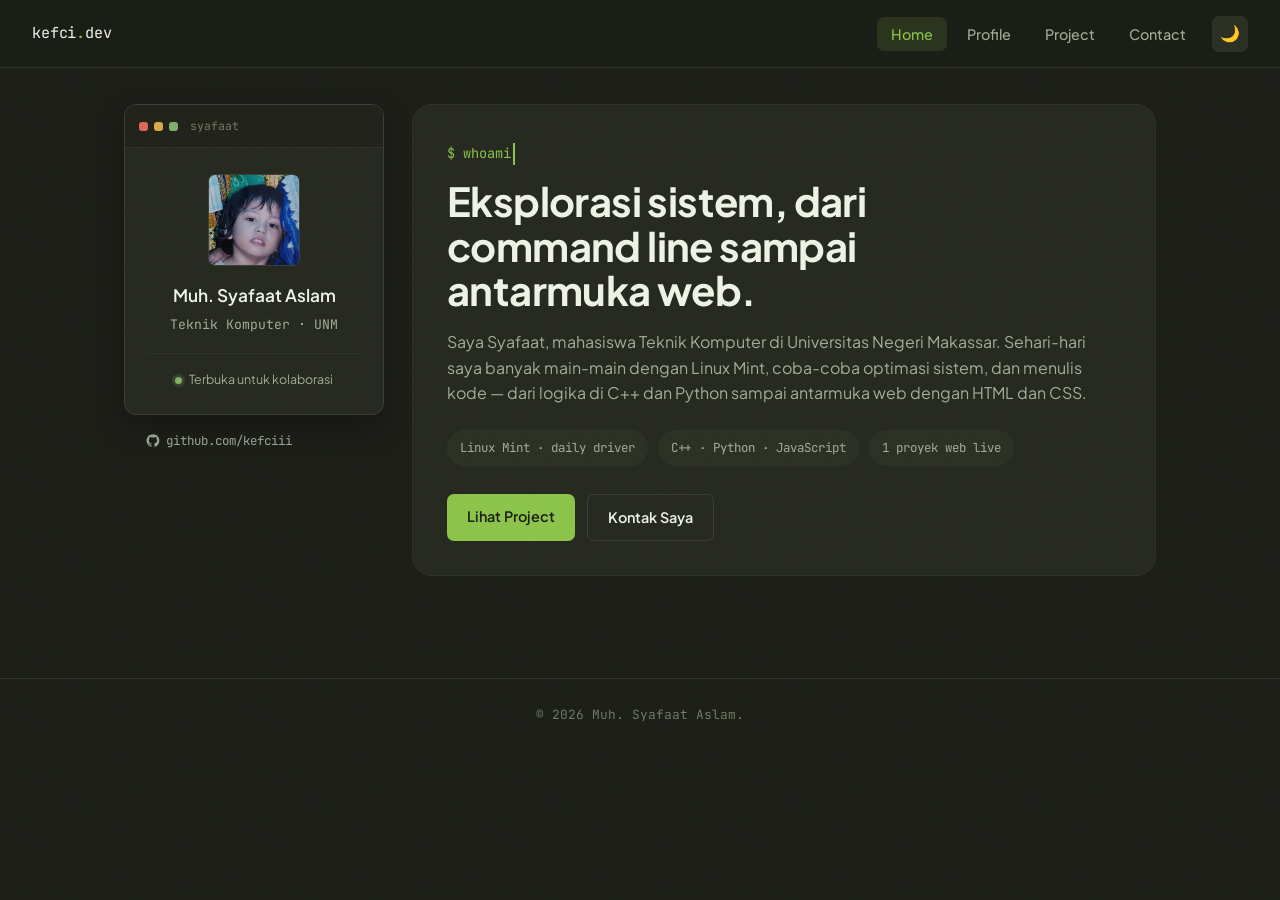
==== commit 522b8fcd: "Portofolio" ====
--- a/index.html
+++ b/index.html
@@ -34,7 +34,7 @@
                     <span class="dot red"></span>
                     <span class="dot yellow"></span>
                     <span class="dot green"></span>
-                    <span class="chrome-label">~/syafaat</span>
+                    <span class="chrome-label">syafaat</span>
                 </div>
                 <div class="profile-body">
                     <div class="avatar"><img src="foto_profil.jpg" alt="Foto Muh. Syafaat Aslam"></div>
